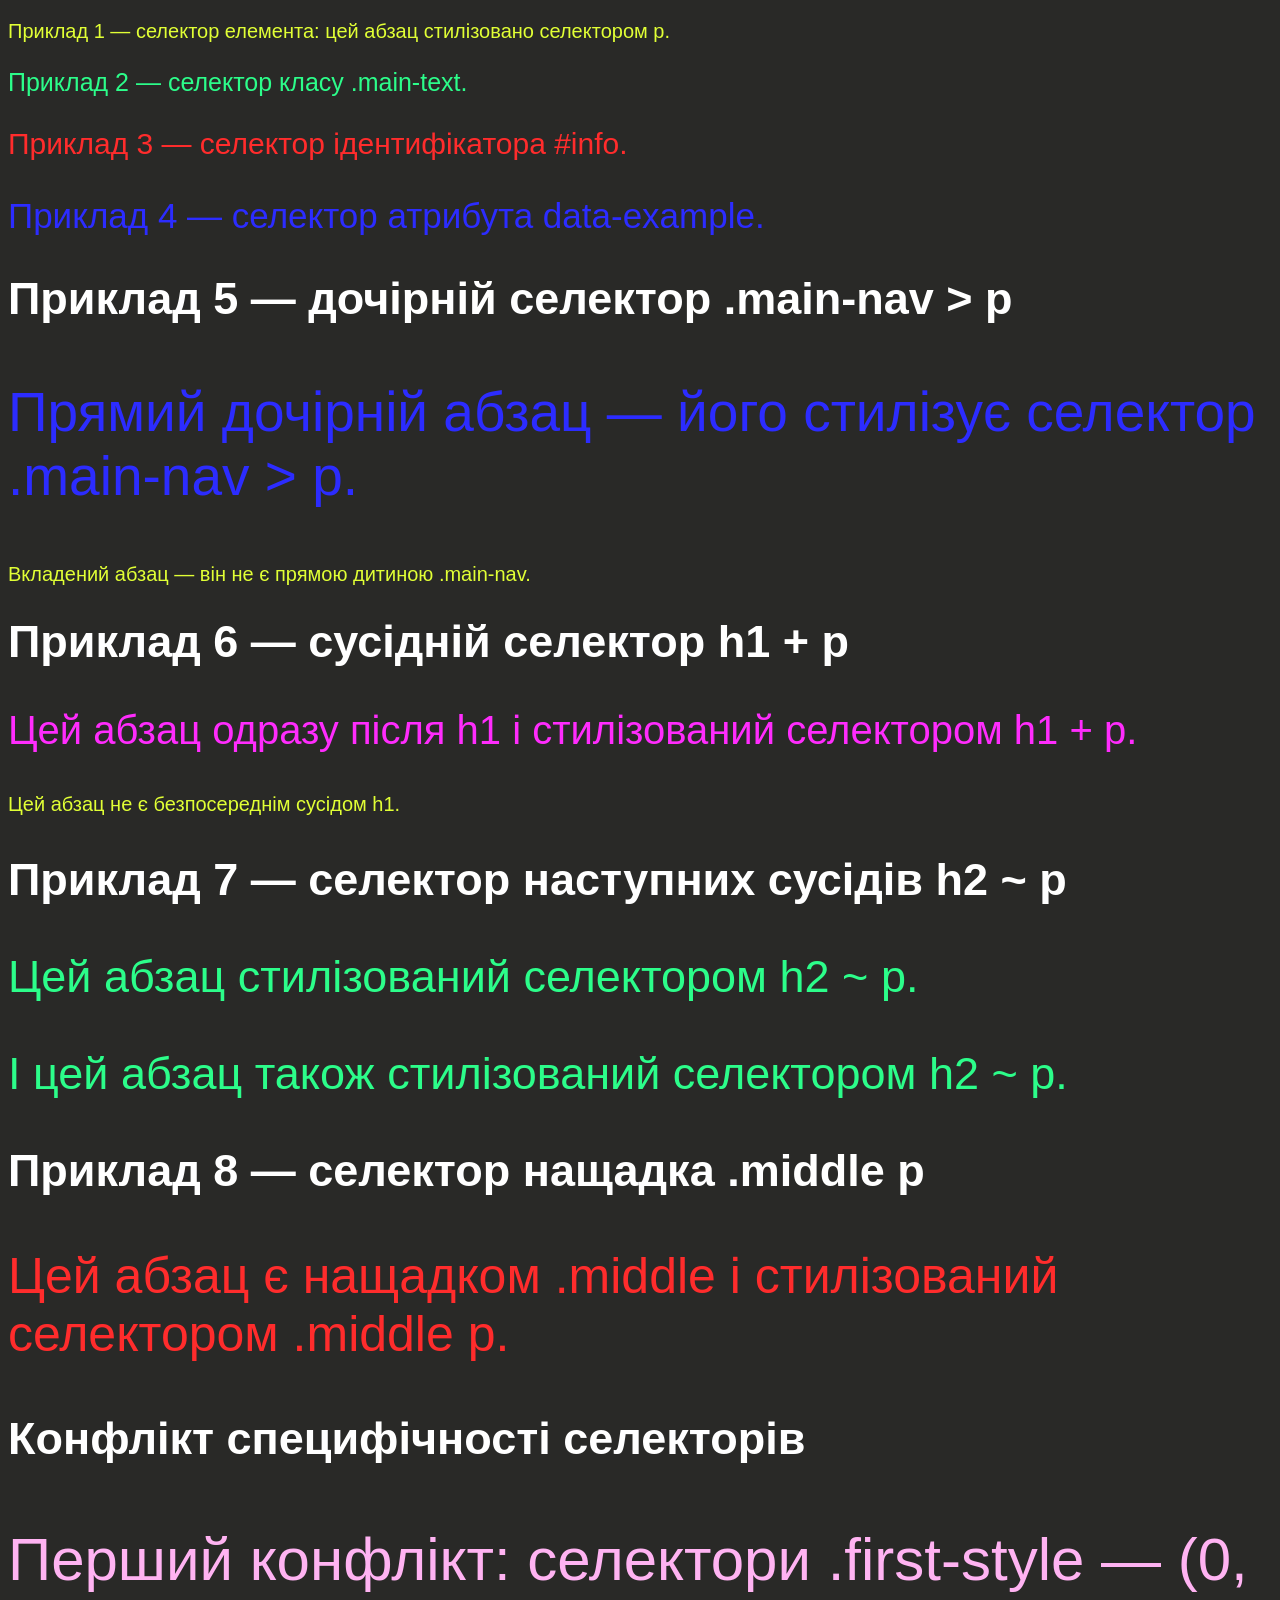
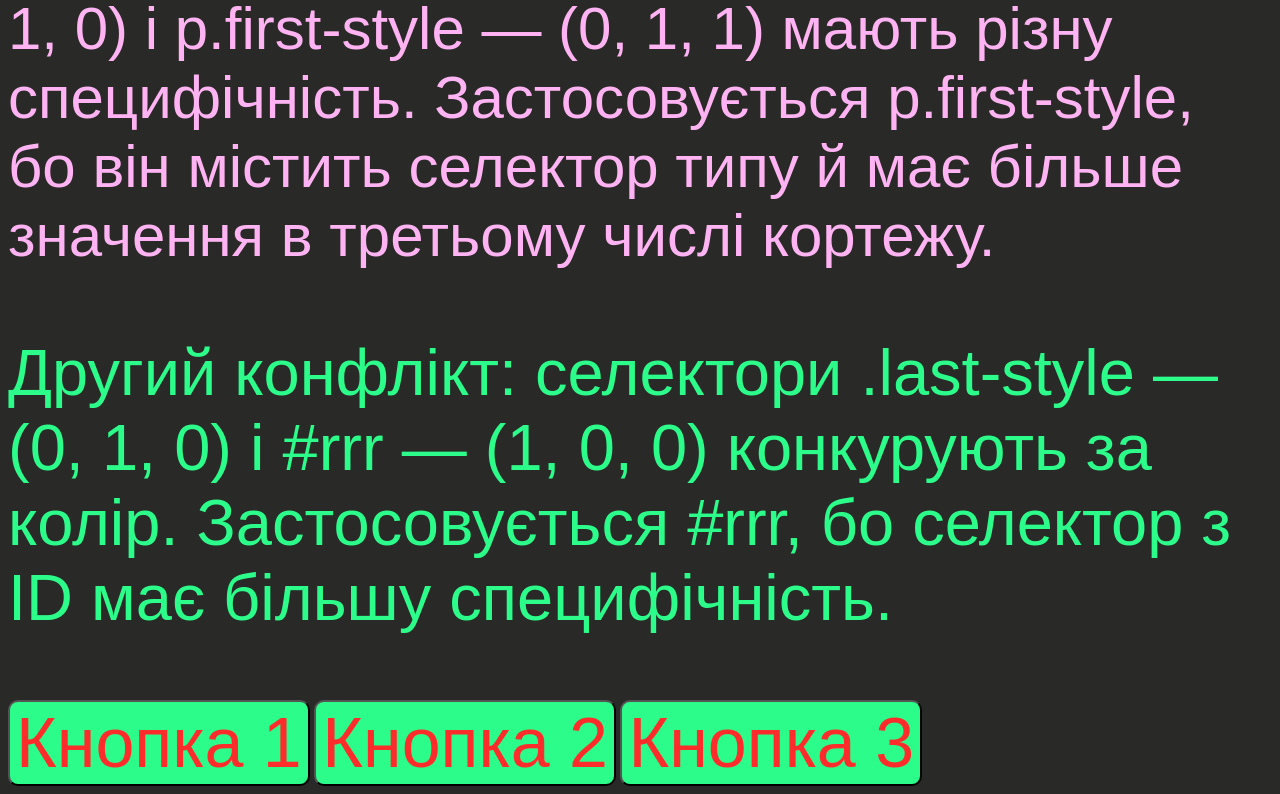
==== home-work-4/index.html @ 75c0af0e "initial commit" ====
<!DOCTYPE html>
<html lang="uk">
<head>
    <meta charset="UTF-8">
    <meta name="viewport" content="width=device-width, initial-scale=1.0">
    <title>Домашнє завдання</title>
    <link rel="stylesheet" href="style.css">
</head>
<body>
    <p>Приклад 1 — селектор елемента: цей абзац стилізовано селектором p.</p>
    <p class="main-text">Приклад 2 — селектор класу .main-text.</p>
    <p id="info">Приклад 3 — селектор ідентифікатора #info.</p>
    <p data-example="value">Приклад 4 — селектор атрибута data-example.</p>
    <h2>Приклад 5 — дочірній селектор .main-nav &gt; p</h2>
    <div class="main-nav">
        <p>Прямий дочірній абзац — його стилізує селектор .main-nav &gt; p.</p>
        <div>
            <p>Вкладений абзац — він не є прямою дитиною .main-nav.</p>
        </div>
    </div>

    <div class="main-content">
        <h1>Приклад 6 — сусідній селектор h1 + p</h1>
        <p>Цей абзац одразу після h1 і стилізований селектором h1 + p.</p>
        <p>Цей абзац не є безпосереднім сусідом h1.</p>
    </div>

    <div class="main-footer">
        <h2>Приклад 7 — селектор наступних сусідів h2 ~ p</h2>
        <p>Цей абзац стилізований селектором h2 ~ p.</p>
        <p>І цей абзац також стилізований селектором h2 ~ p.</p>
    </div>

    <h2>Приклад 8 — селектор нащадка .middle p</h2>
    <div class="middle">
        <p>Цей абзац є нащадком .middle і стилізований селектором .middle p.</p>
    </div>

    <div>
        <h2>Конфлікт специфічності селекторів</h2>
        <p class="first-style">Перший конфлікт: селектори .first-style — (0, 1, 0) і p.first-style — (0, 1, 1) мають різну специфічність. Застосовується p.first-style, бо він містить селектор типу й має більше значення в третьому числі кортежу.</p>
        <p id="rrr" class="last-style">Другий конфлікт: селектори .last-style — (0, 1, 0) і #rrr — (1, 0, 0) конкурують за колір. Застосовується #rrr, бо селектор з ID має більшу специфічність.</p>
    </div>

    <button class="button tap1">Кнопка 1</button>
    <button class="button tap2">Кнопка 2</button>
    <button class="button tap3">Кнопка 3</button>
</body>
</html>
---- home-work-4/style.css ----
* {
    background-color: #292927;
    font-family: 'Arial', sans-serif;

}
 
h2,
h1 {
    color: #ffffff;
    font-size: 45px;
}
p {
    color: #e1ff35;
    font-size: 20px;

    
}
.main-text {
    color: #2cfd8a;
    font-size: 25px;
}
#info {
    color: #ff2c2c;
    font-size: 30px;
}
p[data-example="value"] {
    color: #2c2cff;
    font-size: 35px;
}
div.main-content h1 + p {
    color: #ff2cfd;
    font-size: 40px;
}
div.main-footer h2~p {
    color: #2cfd8a;
    font-size: 45px;
}
.middle p {
    color: #ff2c2c;
    font-size: 50px;
}
.main-nav > p {
    color: #2c2cff;
    font-size: 55px;
}

.first-style{
    color: #ff2cfd;
    font-size: 60px;
}
p.first-style{
    color: #ffb3f2;
    font-size: 60px;
}
.last-style{
    color: #035227;
    font-size: 60px;
}
#rrr{
    color: #2cfd8a;
    font-size: 65px;
}
button{
    color: #ff2c2c;
    font-size: 70px;
    background-color: #2cfd8a;
    border-radius: 10px;
}
.tap1:hover{
    color: #2c2cff;
    font-size: 70px;
    background-color: #ff2cfd;
    border-radius: 10px;
}
.tap2:focus{
    color: #ff2c2c;
    font-size: 70px;
    background-color: #0e753c;
    border-radius: 10px;
}
.tap3:active{
    color: #2cfd8a;
    font-size: 70px;
    background-color: #ff2cfd;
    border-radius: 10px;
}
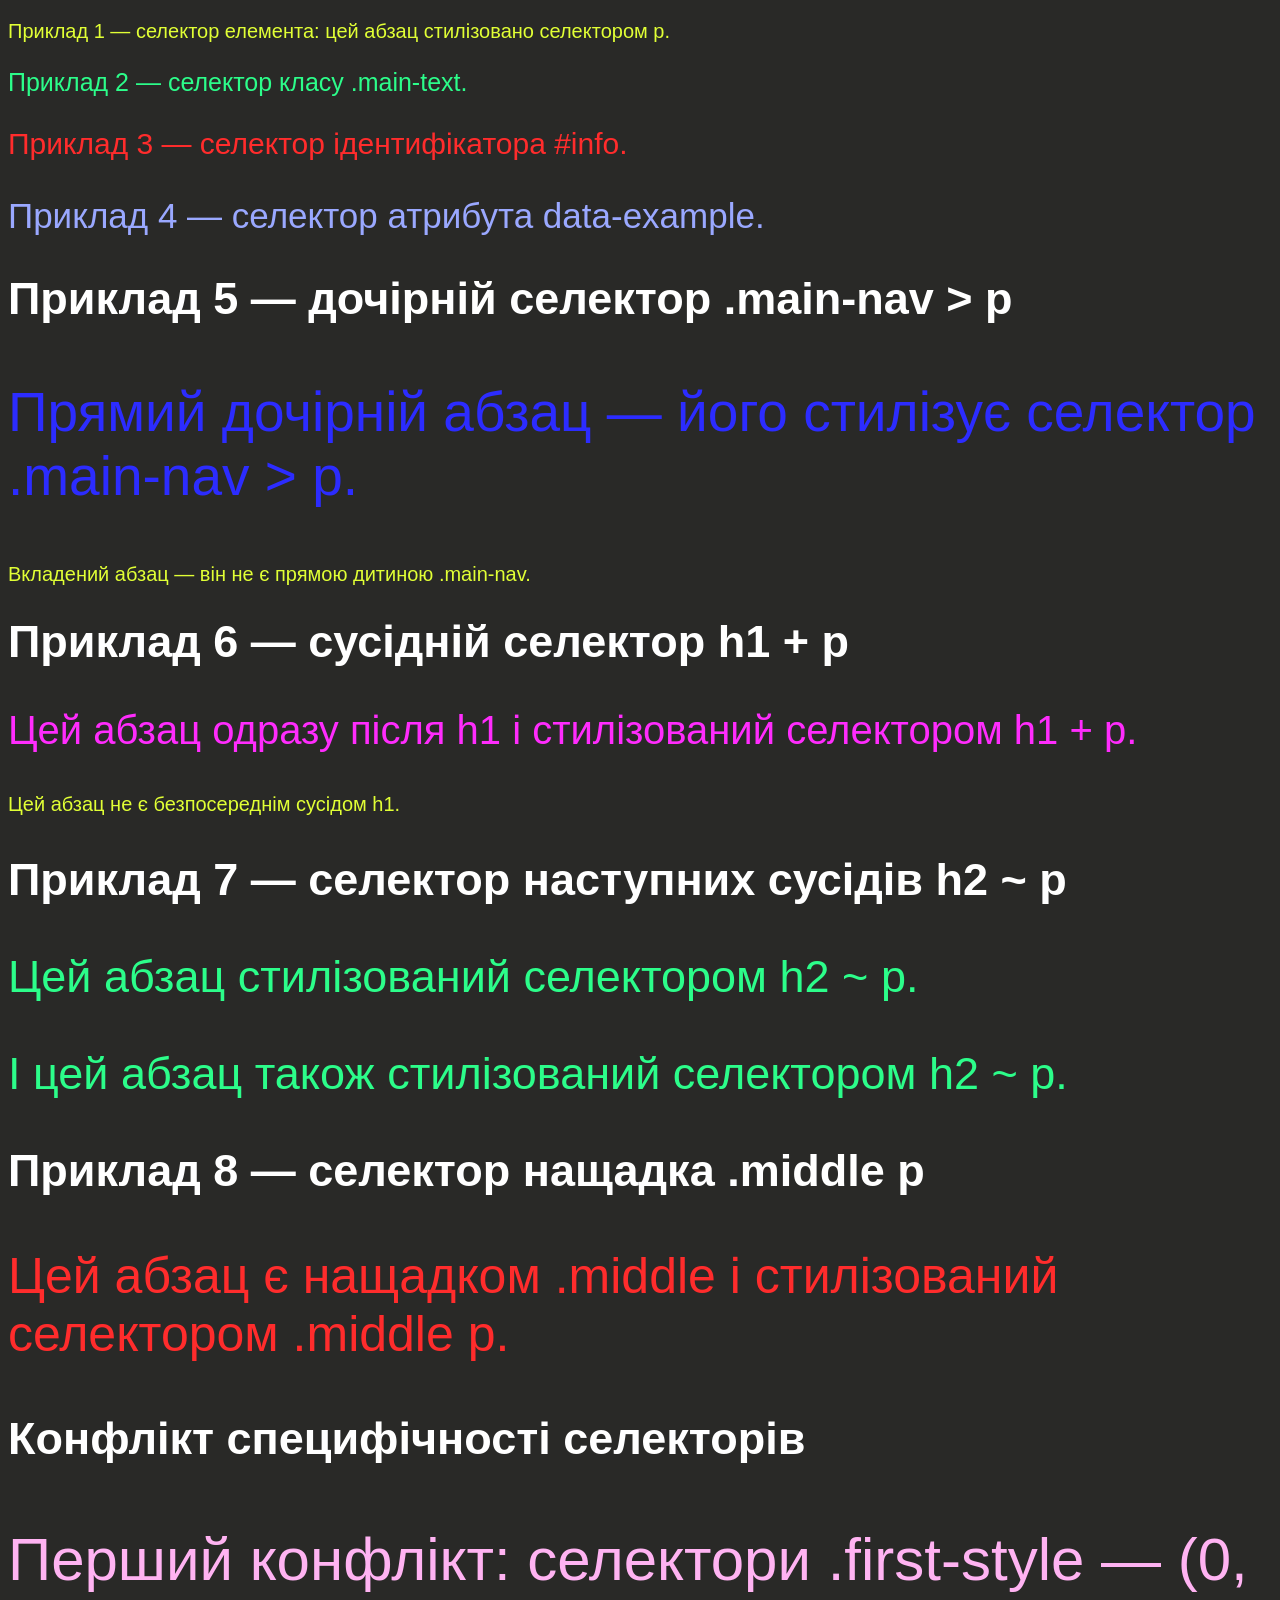
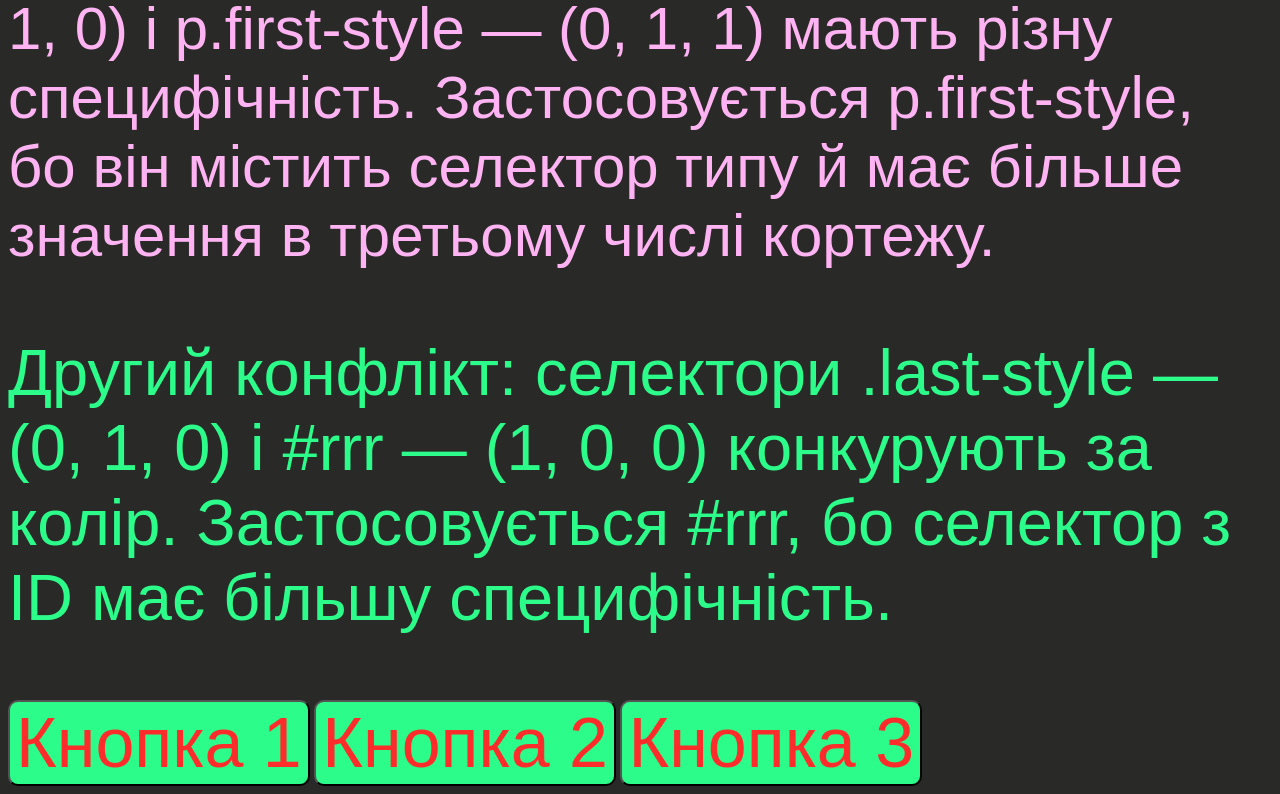
==== commit 9ca4722d: "ggg" ====
--- a/home-work-4/index.html
+++ b/home-work-4/index.html
@@ -4,7 +4,7 @@
     <meta charset="UTF-8">
     <meta name="viewport" content="width=device-width, initial-scale=1.0">
     <title>Домашнє завдання</title>
-    <link rel="stylesheet" href="style.css">
+    <link rel="stylesheet" href="style.css"> 
 </head>
 <body>
     <p>Приклад 1 — селектор елемента: цей абзац стилізовано селектором p.</p>
@@ -44,6 +44,7 @@
 
     <button class="button tap1">Кнопка 1</button>
     <button class="button tap2">Кнопка 2</button>
-    <button class="button tap3">Кнопка 3</button>
+    <button class="button tap3">Кнопка 3</button> 
+    
 </body>
 </html>
--- a/home-work-4/style.css
+++ b/home-work-4/style.css
@@ -24,7 +24,7 @@
     font-size: 30px;
 }
 p[data-example="value"] {
-    color: #2c2cff;
+    color: #9aa8ff;
     font-size: 35px;
 }
 div.main-content h1 + p {
